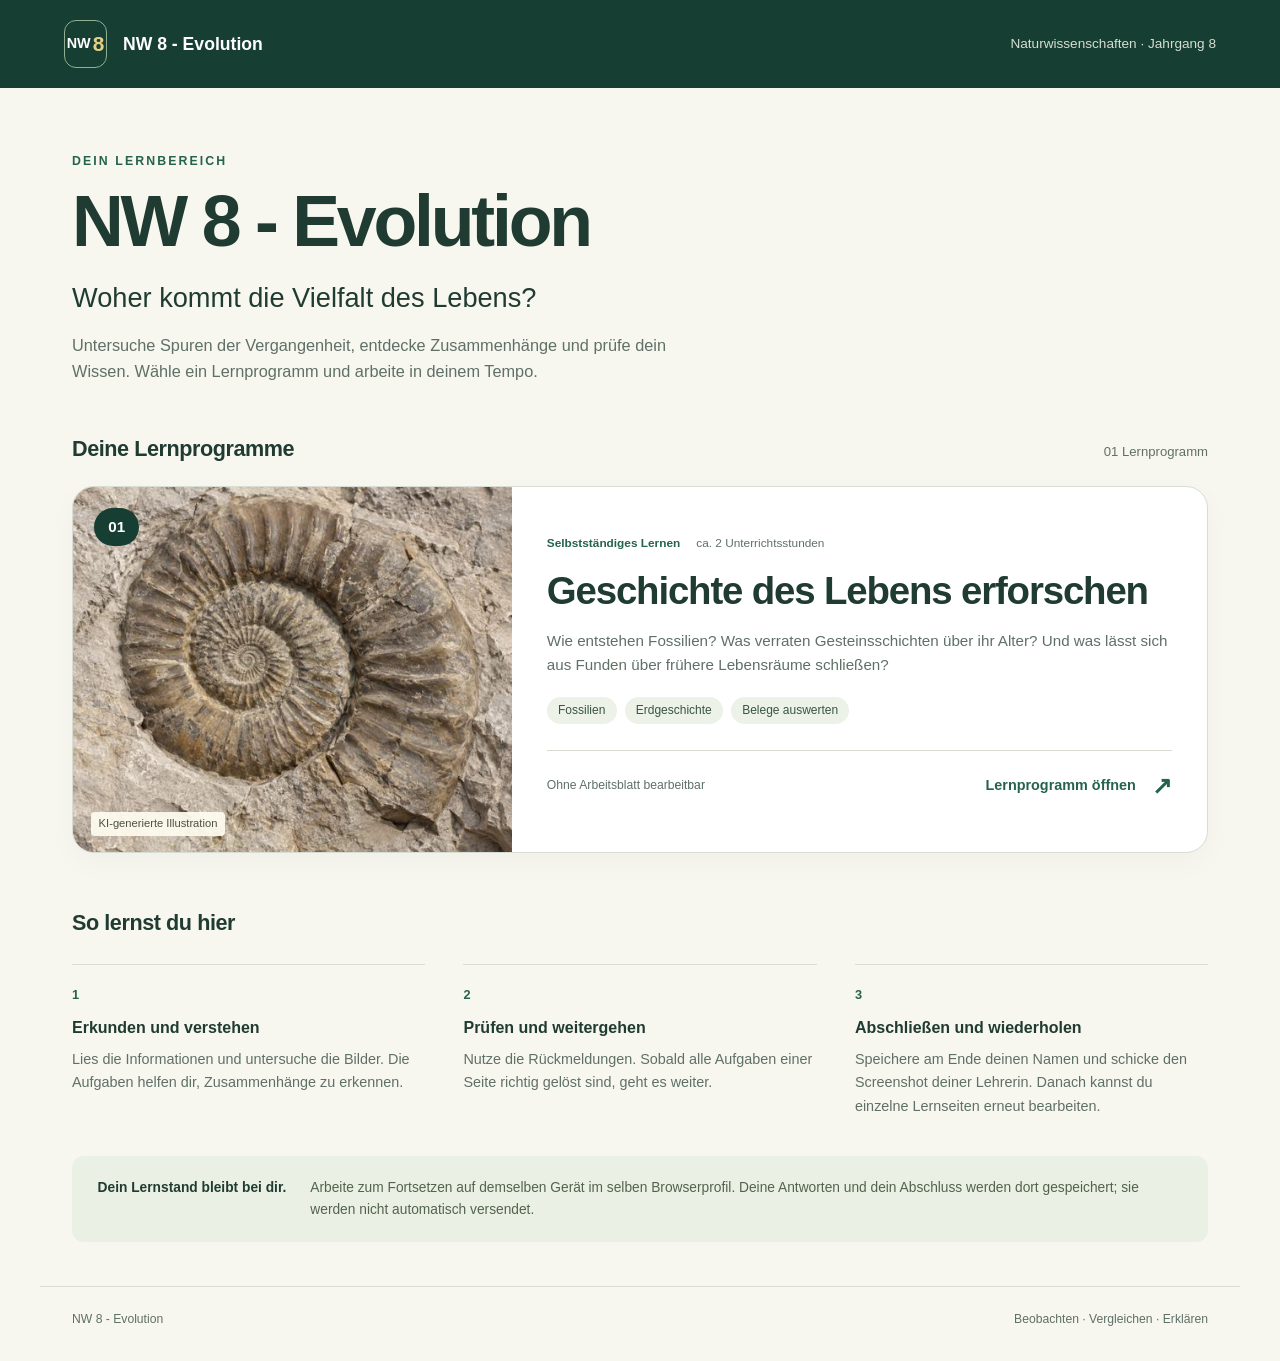
==== index.html @ 953aa9ce "Publish NW 8 Evolution learning hub with first module" ====
<!doctype html>
<html lang="de">
<head>
  <meta charset="utf-8">
  <meta name="viewport" content="width=device-width,initial-scale=1">
  <meta name="description" content="Selbstständig lernen in Naturwissenschaften 8: Fossilien untersuchen und die Geschichte des Lebens erforschen.">
  <meta name="theme-color" content="#163e32">
  <title>NW 8 - Evolution</title>
  <link rel="stylesheet" href="styles.css">
  <script src="hub.js" defer></script>
</head>
<body>
  <a class="skip" href="#main">Zum Inhalt</a>
  <header class="topbar"><a class="brand" href="./" aria-label="NW 8 - Evolution Startseite"><span class="brand-mark">NW<span>8</span></span><span>NW 8 - Evolution</span></a><span class="course-label">Naturwissenschaften · Jahrgang 8</span></header>
  <main id="main">
    <section class="intro" aria-labelledby="title"><p class="eyebrow">Dein Lernbereich</p><h1>NW 8 - Evolution</h1><p class="lead">Woher kommt die Vielfalt des Lebens?</p><p class="intro-text">Untersuche Spuren der Vergangenheit, entdecke Zusammenhänge und prüfe dein Wissen. Wähle ein Lernprogramm und arbeite in deinem Tempo.</p></section>
    <section class="programs" aria-labelledby="programs-title"><div class="section-heading"><h2 id="programs-title">Deine Lernprogramme</h2><span>01 Lernprogramm</span></div>
      <a class="program-card" href="lernprogramme/geschichte-des-lebens/index.html" aria-labelledby="chapter-title" aria-describedby="chapter-description">
        <div class="card-image"><img src="lernprogramme/geschichte-des-lebens/assets/ammonit.jpg" alt="Illustration eines Ammonitenfossils mit spiralförmiger Schale"><span class="chapter-number">01</span><span class="image-note">KI-generierte Illustration</span></div>
        <div class="card-content"><div class="card-meta"><span>Selbstständiges Lernen</span><span>ca. 2 Unterrichtsstunden</span></div><h3 id="chapter-title">Geschichte des Lebens erforschen</h3><p id="chapter-description">Wie entstehen Fossilien? Was verraten Gesteinsschichten über ihr Alter? Und was lässt sich aus Funden über frühere Lebensräume schließen?</p><ul class="topics" aria-label="Themen"><li>Fossilien</li><li>Erdgeschichte</li><li>Belege auswerten</li></ul><div class="card-bottom"><span id="chapter-state" class="chapter-state">Ohne Arbeitsblatt bearbeitbar</span><span class="open-label"><span id="open-text">Lernprogramm öffnen</span><span aria-hidden="true">↗</span></span></div></div>
      </a>
    </section>
    <section class="howto" aria-labelledby="howto-title"><h2 id="howto-title">So lernst du hier</h2><div class="steps"><article><span class="step-number">1</span><h3>Erkunden und verstehen</h3><p>Lies die Informationen und untersuche die Bilder. Die Aufgaben helfen dir, Zusammenhänge zu erkennen.</p></article><article><span class="step-number">2</span><h3>Prüfen und weitergehen</h3><p>Nutze die Rückmeldungen. Sobald alle Aufgaben einer Seite richtig gelöst sind, geht es weiter.</p></article><article><span class="step-number">3</span><h3>Abschließen und wiederholen</h3><p>Speichere am Ende deinen Namen und schicke den Screenshot deiner Lehrerin. Danach kannst du einzelne Lernseiten erneut bearbeiten.</p></article></div></section>
    <aside class="device-note"><strong>Dein Lernstand bleibt bei dir.</strong><p>Arbeite zum Fortsetzen auf demselben Gerät im selben Browserprofil. Deine Antworten und dein Abschluss werden dort gespeichert; sie werden nicht automatisch versendet.</p></aside>
  </main>
  <footer><span>NW 8 - Evolution</span><span>Beobachten · Vergleichen · Erklären</span></footer>
</body>
</html>
---- styles.css ----
:root{color-scheme:light;--forest:#163e32;--green:#25634d;--ink:#203c32;--muted:#5f7067;--line:#d7ddd2;--cream:#f7f6ef;font-family:"Segoe UI",Arial,sans-serif;color:var(--ink);background:var(--cream)}*{box-sizing:border-box}body{margin:0;line-height:1.6}a{color:inherit}.skip{position:absolute;left:-9999px}.skip:focus{left:1rem;top:1rem;background:white;padding:1rem;z-index:10}.topbar{min-height:88px;display:flex;align-items:center;justify-content:space-between;gap:1.5rem;padding:1rem max(5vw,calc((100vw - 1200px)/2));background:var(--forest);color:#fff}.brand{display:flex;align-items:center;gap:1rem;text-decoration:none;font-weight:700;font-size:1.1rem}.brand-mark{width:43px;height:48px;display:flex;align-items:center;justify-content:center;gap:2px;border:1px solid #91af91;border-radius:12px;font-size:.9rem}.brand-mark span{color:#e5cf87;font-size:1.3rem}.course-label{font-size:.85rem;color:#d5dfd1}main{max-width:1200px;margin:auto;padding:0 2rem}.intro{padding:4rem 0 3rem;max-width:790px}.eyebrow{text-transform:uppercase;letter-spacing:.17em;font-size:.77rem;font-weight:700;color:var(--green);margin:0 0 .7rem}h1{font-size:clamp(2.5rem,5.6vw,4.8rem);letter-spacing:-.045em;line-height:1.06;margin:0 0 1.1rem;font-weight:750}.lead{font-size:clamp(1.2rem,2.4vw,1.7rem);margin:0 0 .75rem}.intro-text{color:var(--muted);max-width:650px;font-size:1.02rem;margin:0}.section-heading{display:flex;align-items:baseline;justify-content:space-between;gap:1rem;margin-bottom:1.2rem}h2{font-size:1.35rem;letter-spacing:-.02em;margin:0}.section-heading>span{font-size:.82rem;color:var(--muted)}.program-card{display:grid;grid-template-columns:minmax(240px,.82fr) minmax(0,1.3fr);text-decoration:none;background:white;border:1px solid var(--line);border-radius:22px;overflow:hidden;box-shadow:0 10px 30px #163e3208;transition:transform .18s,box-shadow .18s}.program-card:hover{transform:translateY(-3px);box-shadow:0 16px 36px #163e3214}.program-card:focus-visible,a:focus-visible{outline:3px solid #a37013;outline-offset:5px}.card-image{position:relative;min-height:365px;background:#dfd7bc}.card-image img{display:block;width:100%;height:100%;object-fit:cover;position:absolute}.chapter-number{position:absolute;left:1.3rem;top:1.3rem;background:var(--forest);color:#fff;font-size:.95rem;padding:.45rem .9rem;border-radius:50px;font-weight:700}.image-note{position:absolute;left:1.1rem;bottom:1rem;font-size:.7rem;padding:.2rem .5rem;background:#fffdf1e8;color:#4d4f43;border-radius:4px}.card-content{padding:2rem 2.2rem;display:flex;flex-direction:column;justify-content:center}.card-meta{display:flex;flex-wrap:wrap;gap:.4rem 1rem;font-size:.74rem;color:var(--muted)}.card-meta span:first-child{color:var(--green);font-weight:700}.card-content h3{font-size:clamp(1.7rem,3vw,2.4rem);line-height:1.15;letter-spacing:-.03em;margin:1rem 0}.card-content p{color:var(--muted);margin:0;font-size:.95rem}.topics{padding:0;list-style:none;display:flex;flex-wrap:wrap;gap:.5rem;margin:1.2rem 0 1.6rem}.topics li{border-radius:30px;background:#edf2e8;padding:.25rem .7rem;font-size:.75rem;color:#38563e}.card-bottom{border-top:1px solid var(--line);padding-top:1rem;display:flex;flex-wrap:wrap;align-items:center;justify-content:space-between;gap:1rem}.chapter-state{font-size:.76rem;color:var(--muted)}.open-label{display:flex;align-items:center;gap:1rem;color:var(--green);font-size:.9rem;font-weight:700}.open-label>span:last-child{font-size:1.5rem}.howto{padding:3.3rem 0 2.4rem}.steps{display:grid;grid-template-columns:repeat(3,minmax(0,1fr));gap:2.4rem;margin-top:1.5rem}.steps article{border-top:1px solid var(--line);padding-top:1rem}.step-number{font-size:.8rem;font-weight:700;color:var(--green)}.steps h3{font-size:1rem;margin:.5rem 0}.steps p{font-size:.9rem;color:var(--muted);margin:0}.device-note{display:flex;align-items:baseline;gap:1.5rem;padding:1.3rem 1.6rem;background:#eaf0e3;border-radius:12px;font-size:.86rem}.device-note strong{white-space:nowrap}.device-note p{margin:0;color:#53634e}footer{max-width:1200px;margin:2.8rem auto 0;padding:1.4rem 2rem 2rem;display:flex;justify-content:space-between;gap:1rem;color:var(--muted);font-size:.76rem;border-top:1px solid var(--line)}@media(max-width:760px){.topbar{padding:1rem 1.3rem}.course-label{display:none}main{padding:0 1.3rem}.intro{padding:2.6rem 0 2.3rem}.program-card{grid-template-columns:1fr}.card-image{min-height:240px}.card-image img{object-position:center 44%}.card-content{padding:1.5rem}.steps{grid-template-columns:1fr;gap:1.3rem}.device-note{display:block}.device-note strong{white-space:normal;display:block;margin-bottom:.5rem}.howto{padding-top:2.3rem}footer{padding:1.2rem 1.3rem;flex-wrap:wrap}.section-heading>span{white-space:nowrap}}@media(prefers-reduced-motion:reduce){.program-card{transition:none}.program-card:hover{transform:none}}
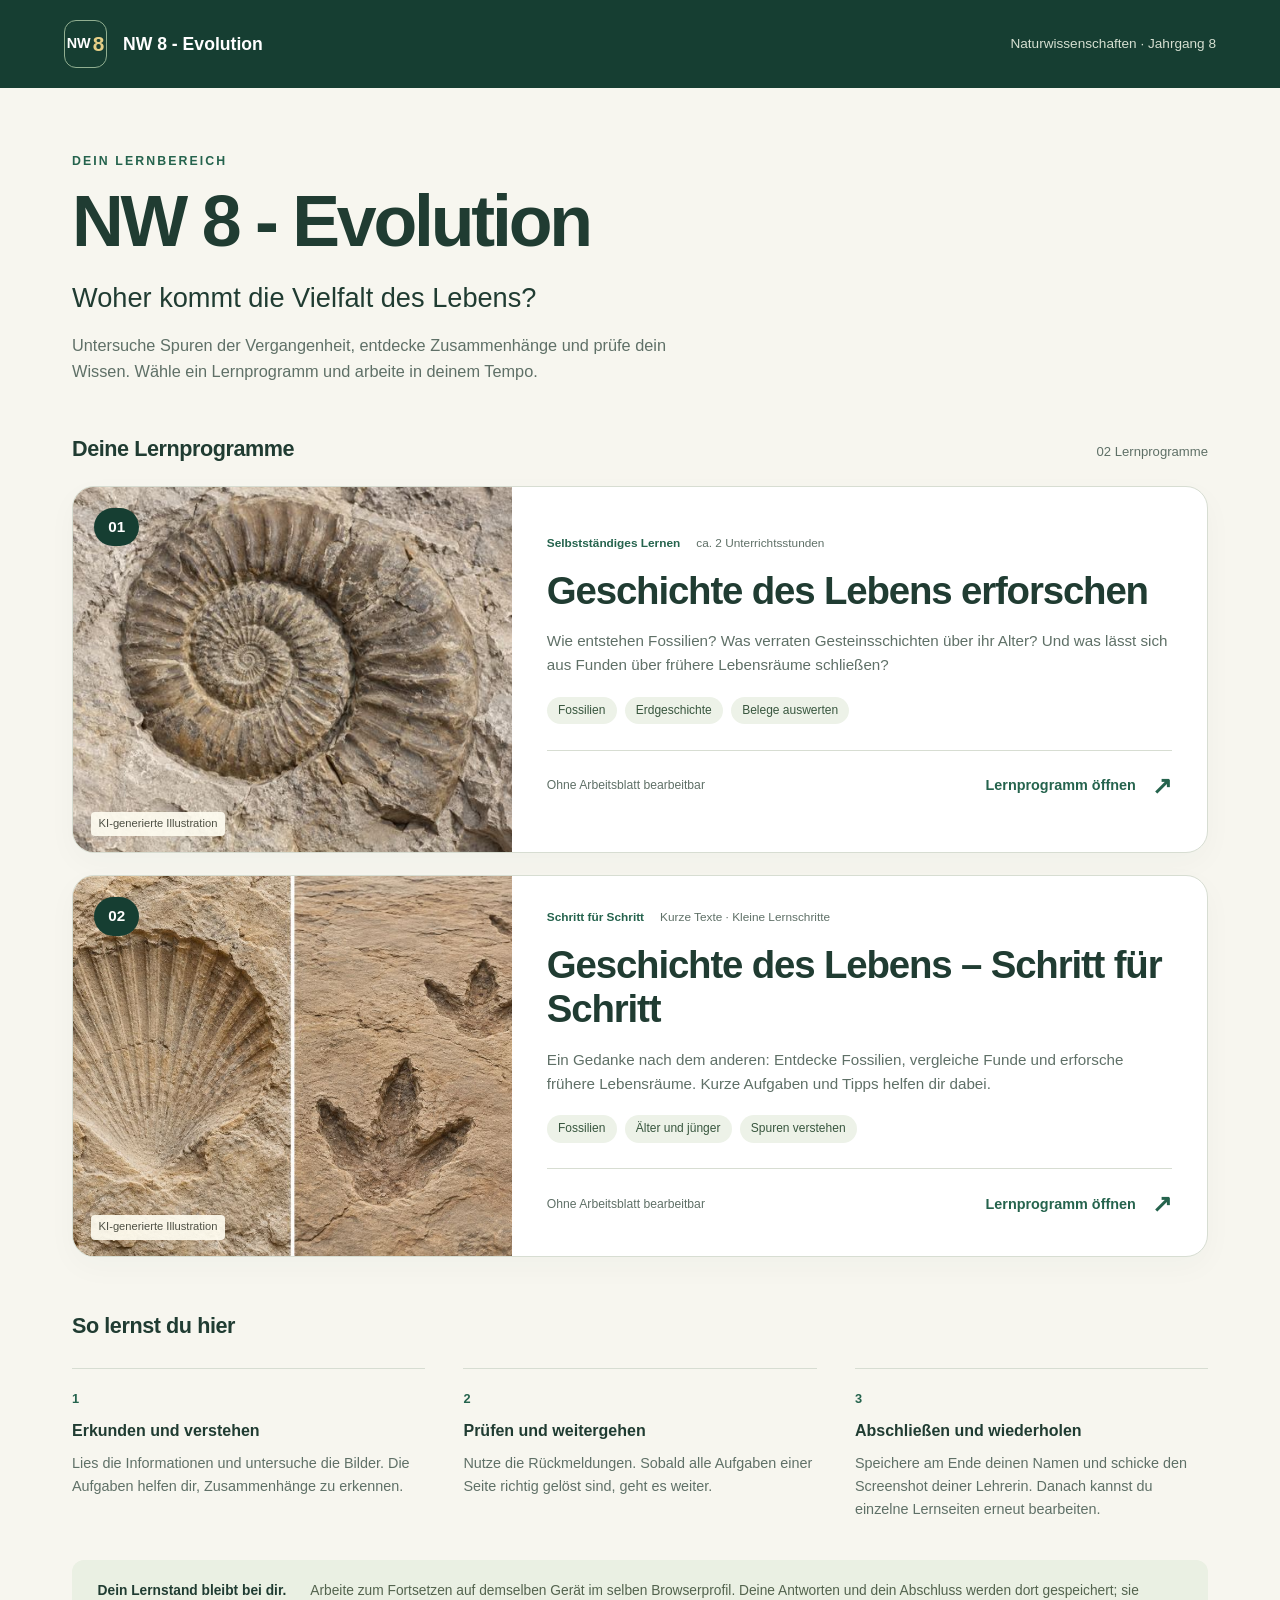
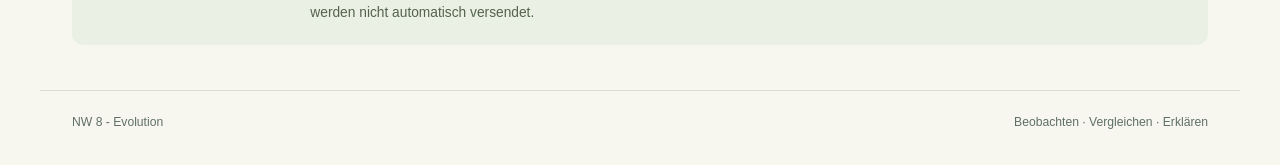
==== commit 476ea76c: "Add separate step-by-step evolution learning module" ====
--- a/index.html
+++ b/index.html
@@ -6,18 +6,23 @@
   <meta name="description" content="Selbstständig lernen in Naturwissenschaften 8: Fossilien untersuchen und die Geschichte des Lebens erforschen.">
   <meta name="theme-color" content="#163e32">
   <title>NW 8 - Evolution</title>
-  <link rel="stylesheet" href="styles.css">
-  <script src="hub.js" defer></script>
+  <link rel="stylesheet" href="styles.css?v=schritte-1">
+  <script src="hub.js?v=schritte-1" defer></script>
 </head>
 <body>
   <a class="skip" href="#main">Zum Inhalt</a>
   <header class="topbar"><a class="brand" href="./" aria-label="NW 8 - Evolution Startseite"><span class="brand-mark">NW<span>8</span></span><span>NW 8 - Evolution</span></a><span class="course-label">Naturwissenschaften · Jahrgang 8</span></header>
   <main id="main">
     <section class="intro" aria-labelledby="title"><p class="eyebrow">Dein Lernbereich</p><h1>NW 8 - Evolution</h1><p class="lead">Woher kommt die Vielfalt des Lebens?</p><p class="intro-text">Untersuche Spuren der Vergangenheit, entdecke Zusammenhänge und prüfe dein Wissen. Wähle ein Lernprogramm und arbeite in deinem Tempo.</p></section>
-    <section class="programs" aria-labelledby="programs-title"><div class="section-heading"><h2 id="programs-title">Deine Lernprogramme</h2><span>01 Lernprogramm</span></div>
+    <section class="programs" aria-labelledby="programs-title"><div class="section-heading"><h2 id="programs-title">Deine Lernprogramme</h2><span>02 Lernprogramme</span></div>
       <a class="program-card" href="lernprogramme/geschichte-des-lebens/index.html" aria-labelledby="chapter-title" aria-describedby="chapter-description">
         <div class="card-image"><img src="lernprogramme/geschichte-des-lebens/assets/ammonit.jpg" alt="Illustration eines Ammonitenfossils mit spiralförmiger Schale"><span class="chapter-number">01</span><span class="image-note">KI-generierte Illustration</span></div>
         <div class="card-content"><div class="card-meta"><span>Selbstständiges Lernen</span><span>ca. 2 Unterrichtsstunden</span></div><h3 id="chapter-title">Geschichte des Lebens erforschen</h3><p id="chapter-description">Wie entstehen Fossilien? Was verraten Gesteinsschichten über ihr Alter? Und was lässt sich aus Funden über frühere Lebensräume schließen?</p><ul class="topics" aria-label="Themen"><li>Fossilien</li><li>Erdgeschichte</li><li>Belege auswerten</li></ul><div class="card-bottom"><span id="chapter-state" class="chapter-state">Ohne Arbeitsblatt bearbeitbar</span><span class="open-label"><span id="open-text">Lernprogramm öffnen</span><span aria-hidden="true">↗</span></span></div></div>
+      </a>
+
+      <a class="program-card" href="lernprogramme/geschichte-des-lebens-schrittweise/index.html" aria-labelledby="step-title" aria-describedby="step-description">
+        <div class="card-image"><img src="lernprogramme/geschichte-des-lebens-schrittweise/assets/koerper-und-spur.jpg" alt="Schalenabdruck und fossile Fußspuren"><span class="chapter-number">02</span><span class="image-note">KI-generierte Illustration</span></div>
+        <div class="card-content"><div class="card-meta"><span>Schritt für Schritt</span><span>Kurze Texte · Kleine Lernschritte</span></div><h3 id="step-title">Geschichte des Lebens – Schritt für Schritt</h3><p id="step-description">Ein Gedanke nach dem anderen: Entdecke Fossilien, vergleiche Funde und erforsche frühere Lebensräume. Kurze Aufgaben und Tipps helfen dir dabei.</p><ul class="topics"><li>Fossilien</li><li>Älter und jünger</li><li>Spuren verstehen</li></ul><div class="card-bottom"><span id="step-state" class="chapter-state">Ohne Arbeitsblatt bearbeitbar</span><span class="open-label"><span id="step-open">Lernprogramm öffnen</span><span aria-hidden="true">↗</span></span></div></div>
       </a>
     </section>
     <section class="howto" aria-labelledby="howto-title"><h2 id="howto-title">So lernst du hier</h2><div class="steps"><article><span class="step-number">1</span><h3>Erkunden und verstehen</h3><p>Lies die Informationen und untersuche die Bilder. Die Aufgaben helfen dir, Zusammenhänge zu erkennen.</p></article><article><span class="step-number">2</span><h3>Prüfen und weitergehen</h3><p>Nutze die Rückmeldungen. Sobald alle Aufgaben einer Seite richtig gelöst sind, geht es weiter.</p></article><article><span class="step-number">3</span><h3>Abschließen und wiederholen</h3><p>Speichere am Ende deinen Namen und schicke den Screenshot deiner Lehrerin. Danach kannst du einzelne Lernseiten erneut bearbeiten.</p></article></div></section>
--- a/styles.css
+++ b/styles.css
@@ -1 +1,3 @@
 :root{color-scheme:light;--forest:#163e32;--green:#25634d;--ink:#203c32;--muted:#5f7067;--line:#d7ddd2;--cream:#f7f6ef;font-family:"Segoe UI",Arial,sans-serif;color:var(--ink);background:var(--cream)}*{box-sizing:border-box}body{margin:0;line-height:1.6}a{color:inherit}.skip{position:absolute;left:-9999px}.skip:focus{left:1rem;top:1rem;background:white;padding:1rem;z-index:10}.topbar{min-height:88px;display:flex;align-items:center;justify-content:space-between;gap:1.5rem;padding:1rem max(5vw,calc((100vw - 1200px)/2));background:var(--forest);color:#fff}.brand{display:flex;align-items:center;gap:1rem;text-decoration:none;font-weight:700;font-size:1.1rem}.brand-mark{width:43px;height:48px;display:flex;align-items:center;justify-content:center;gap:2px;border:1px solid #91af91;border-radius:12px;font-size:.9rem}.brand-mark span{color:#e5cf87;font-size:1.3rem}.course-label{font-size:.85rem;color:#d5dfd1}main{max-width:1200px;margin:auto;padding:0 2rem}.intro{padding:4rem 0 3rem;max-width:790px}.eyebrow{text-transform:uppercase;letter-spacing:.17em;font-size:.77rem;font-weight:700;color:var(--green);margin:0 0 .7rem}h1{font-size:clamp(2.5rem,5.6vw,4.8rem);letter-spacing:-.045em;line-height:1.06;margin:0 0 1.1rem;font-weight:750}.lead{font-size:clamp(1.2rem,2.4vw,1.7rem);margin:0 0 .75rem}.intro-text{color:var(--muted);max-width:650px;font-size:1.02rem;margin:0}.section-heading{display:flex;align-items:baseline;justify-content:space-between;gap:1rem;margin-bottom:1.2rem}h2{font-size:1.35rem;letter-spacing:-.02em;margin:0}.section-heading>span{font-size:.82rem;color:var(--muted)}.program-card{display:grid;grid-template-columns:minmax(240px,.82fr) minmax(0,1.3fr);text-decoration:none;background:white;border:1px solid var(--line);border-radius:22px;overflow:hidden;box-shadow:0 10px 30px #163e3208;transition:transform .18s,box-shadow .18s}.program-card:hover{transform:translateY(-3px);box-shadow:0 16px 36px #163e3214}.program-card:focus-visible,a:focus-visible{outline:3px solid #a37013;outline-offset:5px}.card-image{position:relative;min-height:365px;background:#dfd7bc}.card-image img{display:block;width:100%;height:100%;object-fit:cover;position:absolute}.chapter-number{position:absolute;left:1.3rem;top:1.3rem;background:var(--forest);color:#fff;font-size:.95rem;padding:.45rem .9rem;border-radius:50px;font-weight:700}.image-note{position:absolute;left:1.1rem;bottom:1rem;font-size:.7rem;padding:.2rem .5rem;background:#fffdf1e8;color:#4d4f43;border-radius:4px}.card-content{padding:2rem 2.2rem;display:flex;flex-direction:column;justify-content:center}.card-meta{display:flex;flex-wrap:wrap;gap:.4rem 1rem;font-size:.74rem;color:var(--muted)}.card-meta span:first-child{color:var(--green);font-weight:700}.card-content h3{font-size:clamp(1.7rem,3vw,2.4rem);line-height:1.15;letter-spacing:-.03em;margin:1rem 0}.card-content p{color:var(--muted);margin:0;font-size:.95rem}.topics{padding:0;list-style:none;display:flex;flex-wrap:wrap;gap:.5rem;margin:1.2rem 0 1.6rem}.topics li{border-radius:30px;background:#edf2e8;padding:.25rem .7rem;font-size:.75rem;color:#38563e}.card-bottom{border-top:1px solid var(--line);padding-top:1rem;display:flex;flex-wrap:wrap;align-items:center;justify-content:space-between;gap:1rem}.chapter-state{font-size:.76rem;color:var(--muted)}.open-label{display:flex;align-items:center;gap:1rem;color:var(--green);font-size:.9rem;font-weight:700}.open-label>span:last-child{font-size:1.5rem}.howto{padding:3.3rem 0 2.4rem}.steps{display:grid;grid-template-columns:repeat(3,minmax(0,1fr));gap:2.4rem;margin-top:1.5rem}.steps article{border-top:1px solid var(--line);padding-top:1rem}.step-number{font-size:.8rem;font-weight:700;color:var(--green)}.steps h3{font-size:1rem;margin:.5rem 0}.steps p{font-size:.9rem;color:var(--muted);margin:0}.device-note{display:flex;align-items:baseline;gap:1.5rem;padding:1.3rem 1.6rem;background:#eaf0e3;border-radius:12px;font-size:.86rem}.device-note strong{white-space:nowrap}.device-note p{margin:0;color:#53634e}footer{max-width:1200px;margin:2.8rem auto 0;padding:1.4rem 2rem 2rem;display:flex;justify-content:space-between;gap:1rem;color:var(--muted);font-size:.76rem;border-top:1px solid var(--line)}@media(max-width:760px){.topbar{padding:1rem 1.3rem}.course-label{display:none}main{padding:0 1.3rem}.intro{padding:2.6rem 0 2.3rem}.program-card{grid-template-columns:1fr}.card-image{min-height:240px}.card-image img{object-position:center 44%}.card-content{padding:1.5rem}.steps{grid-template-columns:1fr;gap:1.3rem}.device-note{display:block}.device-note strong{white-space:normal;display:block;margin-bottom:.5rem}.howto{padding-top:2.3rem}footer{padding:1.2rem 1.3rem;flex-wrap:wrap}.section-heading>span{white-space:nowrap}}@media(prefers-reduced-motion:reduce){.program-card{transition:none}.program-card:hover{transform:none}}
+
+.program-card+.program-card{margin-top:1.4rem}
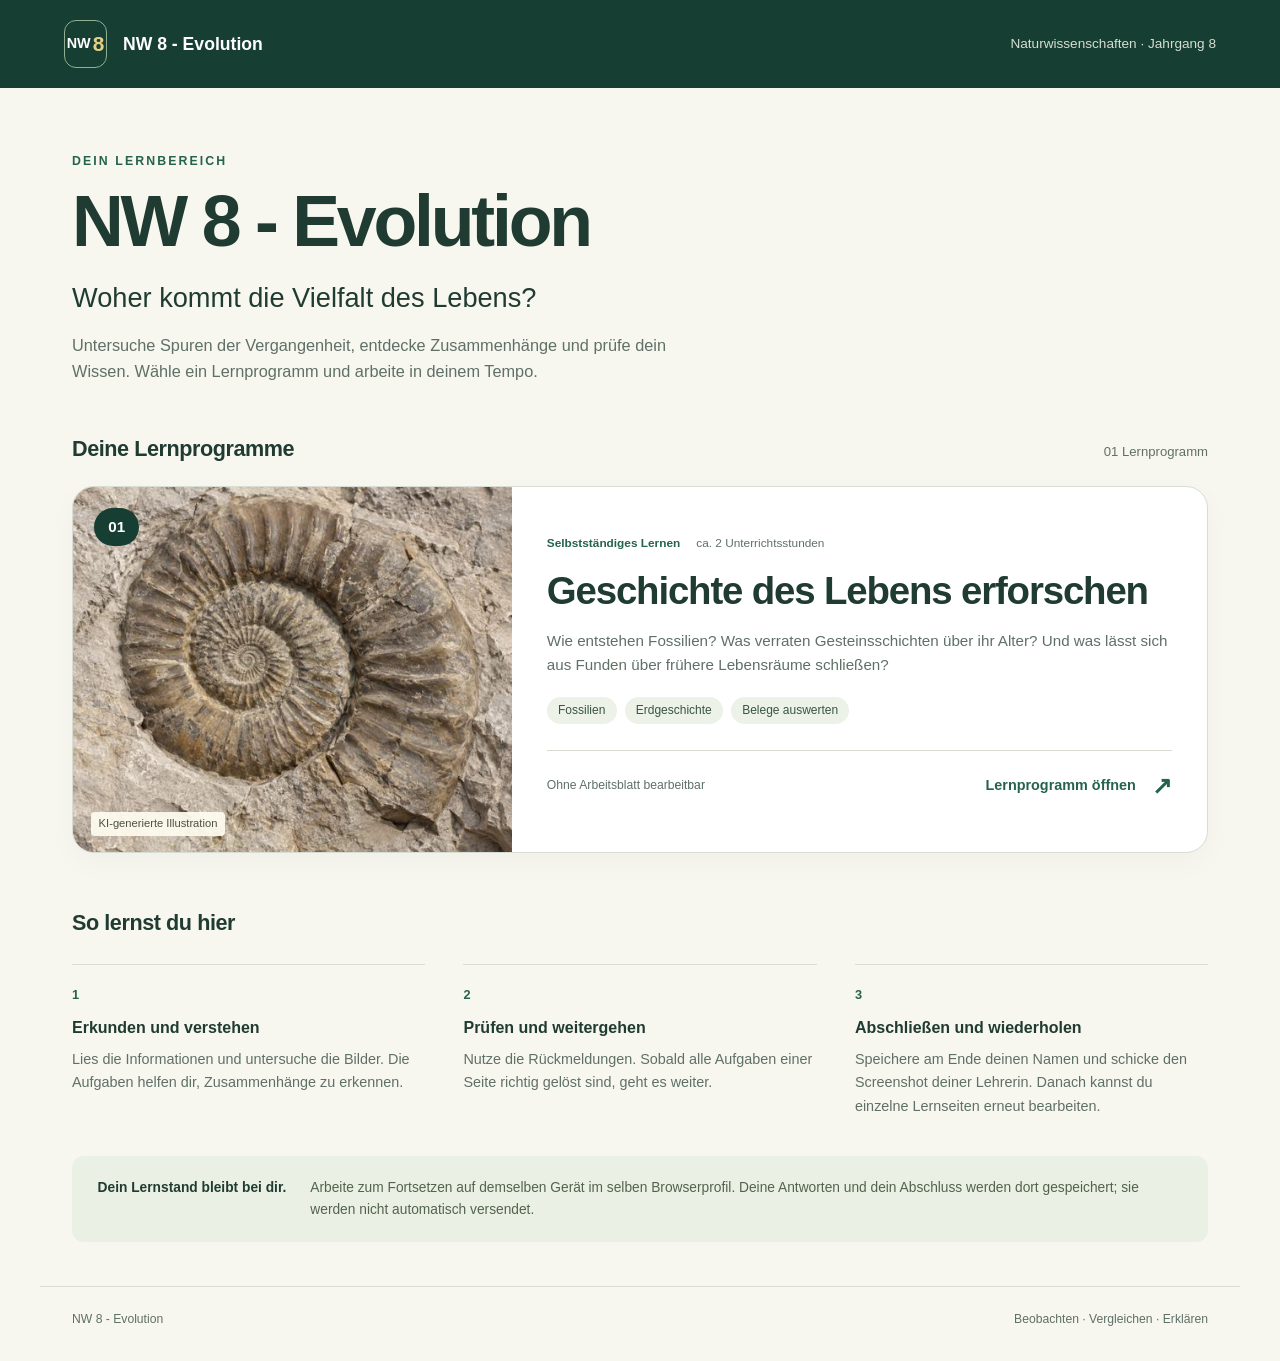
==== commit 7e680c06: "Remove relocated GU module from regular learning hub" ====
--- a/index.html
+++ b/index.html
@@ -6,23 +6,18 @@
   <meta name="description" content="Selbstständig lernen in Naturwissenschaften 8: Fossilien untersuchen und die Geschichte des Lebens erforschen.">
   <meta name="theme-color" content="#163e32">
   <title>NW 8 - Evolution</title>
-  <link rel="stylesheet" href="styles.css?v=schritte-1">
-  <script src="hub.js?v=schritte-1" defer></script>
+  <link rel="stylesheet" href="styles.css?v=regulaer-2">
+  <script src="hub.js?v=regulaer-2" defer></script>
 </head>
 <body>
   <a class="skip" href="#main">Zum Inhalt</a>
   <header class="topbar"><a class="brand" href="./" aria-label="NW 8 - Evolution Startseite"><span class="brand-mark">NW<span>8</span></span><span>NW 8 - Evolution</span></a><span class="course-label">Naturwissenschaften · Jahrgang 8</span></header>
   <main id="main">
     <section class="intro" aria-labelledby="title"><p class="eyebrow">Dein Lernbereich</p><h1>NW 8 - Evolution</h1><p class="lead">Woher kommt die Vielfalt des Lebens?</p><p class="intro-text">Untersuche Spuren der Vergangenheit, entdecke Zusammenhänge und prüfe dein Wissen. Wähle ein Lernprogramm und arbeite in deinem Tempo.</p></section>
-    <section class="programs" aria-labelledby="programs-title"><div class="section-heading"><h2 id="programs-title">Deine Lernprogramme</h2><span>02 Lernprogramme</span></div>
+    <section class="programs" aria-labelledby="programs-title"><div class="section-heading"><h2 id="programs-title">Deine Lernprogramme</h2><span>01 Lernprogramm</span></div>
       <a class="program-card" href="lernprogramme/geschichte-des-lebens/index.html" aria-labelledby="chapter-title" aria-describedby="chapter-description">
         <div class="card-image"><img src="lernprogramme/geschichte-des-lebens/assets/ammonit.jpg" alt="Illustration eines Ammonitenfossils mit spiralförmiger Schale"><span class="chapter-number">01</span><span class="image-note">KI-generierte Illustration</span></div>
         <div class="card-content"><div class="card-meta"><span>Selbstständiges Lernen</span><span>ca. 2 Unterrichtsstunden</span></div><h3 id="chapter-title">Geschichte des Lebens erforschen</h3><p id="chapter-description">Wie entstehen Fossilien? Was verraten Gesteinsschichten über ihr Alter? Und was lässt sich aus Funden über frühere Lebensräume schließen?</p><ul class="topics" aria-label="Themen"><li>Fossilien</li><li>Erdgeschichte</li><li>Belege auswerten</li></ul><div class="card-bottom"><span id="chapter-state" class="chapter-state">Ohne Arbeitsblatt bearbeitbar</span><span class="open-label"><span id="open-text">Lernprogramm öffnen</span><span aria-hidden="true">↗</span></span></div></div>
-      </a>
-
-      <a class="program-card" href="lernprogramme/geschichte-des-lebens-schrittweise/index.html" aria-labelledby="step-title" aria-describedby="step-description">
-        <div class="card-image"><img src="lernprogramme/geschichte-des-lebens-schrittweise/assets/koerper-und-spur.jpg" alt="Schalenabdruck und fossile Fußspuren"><span class="chapter-number">02</span><span class="image-note">KI-generierte Illustration</span></div>
-        <div class="card-content"><div class="card-meta"><span>Schritt für Schritt</span><span>Kurze Texte · Kleine Lernschritte</span></div><h3 id="step-title">Geschichte des Lebens – Schritt für Schritt</h3><p id="step-description">Ein Gedanke nach dem anderen: Entdecke Fossilien, vergleiche Funde und erforsche frühere Lebensräume. Kurze Aufgaben und Tipps helfen dir dabei.</p><ul class="topics"><li>Fossilien</li><li>Älter und jünger</li><li>Spuren verstehen</li></ul><div class="card-bottom"><span id="step-state" class="chapter-state">Ohne Arbeitsblatt bearbeitbar</span><span class="open-label"><span id="step-open">Lernprogramm öffnen</span><span aria-hidden="true">↗</span></span></div></div>
       </a>
     </section>
     <section class="howto" aria-labelledby="howto-title"><h2 id="howto-title">So lernst du hier</h2><div class="steps"><article><span class="step-number">1</span><h3>Erkunden und verstehen</h3><p>Lies die Informationen und untersuche die Bilder. Die Aufgaben helfen dir, Zusammenhänge zu erkennen.</p></article><article><span class="step-number">2</span><h3>Prüfen und weitergehen</h3><p>Nutze die Rückmeldungen. Sobald alle Aufgaben einer Seite richtig gelöst sind, geht es weiter.</p></article><article><span class="step-number">3</span><h3>Abschließen und wiederholen</h3><p>Speichere am Ende deinen Namen und schicke den Screenshot deiner Lehrerin. Danach kannst du einzelne Lernseiten erneut bearbeiten.</p></article></div></section>
--- a/styles.css
+++ b/styles.css
@@ -1,3 +1,3 @@
 :root{color-scheme:light;--forest:#163e32;--green:#25634d;--ink:#203c32;--muted:#5f7067;--line:#d7ddd2;--cream:#f7f6ef;font-family:"Segoe UI",Arial,sans-serif;color:var(--ink);background:var(--cream)}*{box-sizing:border-box}body{margin:0;line-height:1.6}a{color:inherit}.skip{position:absolute;left:-9999px}.skip:focus{left:1rem;top:1rem;background:white;padding:1rem;z-index:10}.topbar{min-height:88px;display:flex;align-items:center;justify-content:space-between;gap:1.5rem;padding:1rem max(5vw,calc((100vw - 1200px)/2));background:var(--forest);color:#fff}.brand{display:flex;align-items:center;gap:1rem;text-decoration:none;font-weight:700;font-size:1.1rem}.brand-mark{width:43px;height:48px;display:flex;align-items:center;justify-content:center;gap:2px;border:1px solid #91af91;border-radius:12px;font-size:.9rem}.brand-mark span{color:#e5cf87;font-size:1.3rem}.course-label{font-size:.85rem;color:#d5dfd1}main{max-width:1200px;margin:auto;padding:0 2rem}.intro{padding:4rem 0 3rem;max-width:790px}.eyebrow{text-transform:uppercase;letter-spacing:.17em;font-size:.77rem;font-weight:700;color:var(--green);margin:0 0 .7rem}h1{font-size:clamp(2.5rem,5.6vw,4.8rem);letter-spacing:-.045em;line-height:1.06;margin:0 0 1.1rem;font-weight:750}.lead{font-size:clamp(1.2rem,2.4vw,1.7rem);margin:0 0 .75rem}.intro-text{color:var(--muted);max-width:650px;font-size:1.02rem;margin:0}.section-heading{display:flex;align-items:baseline;justify-content:space-between;gap:1rem;margin-bottom:1.2rem}h2{font-size:1.35rem;letter-spacing:-.02em;margin:0}.section-heading>span{font-size:.82rem;color:var(--muted)}.program-card{display:grid;grid-template-columns:minmax(240px,.82fr) minmax(0,1.3fr);text-decoration:none;background:white;border:1px solid var(--line);border-radius:22px;overflow:hidden;box-shadow:0 10px 30px #163e3208;transition:transform .18s,box-shadow .18s}.program-card:hover{transform:translateY(-3px);box-shadow:0 16px 36px #163e3214}.program-card:focus-visible,a:focus-visible{outline:3px solid #a37013;outline-offset:5px}.card-image{position:relative;min-height:365px;background:#dfd7bc}.card-image img{display:block;width:100%;height:100%;object-fit:cover;position:absolute}.chapter-number{position:absolute;left:1.3rem;top:1.3rem;background:var(--forest);color:#fff;font-size:.95rem;padding:.45rem .9rem;border-radius:50px;font-weight:700}.image-note{position:absolute;left:1.1rem;bottom:1rem;font-size:.7rem;padding:.2rem .5rem;background:#fffdf1e8;color:#4d4f43;border-radius:4px}.card-content{padding:2rem 2.2rem;display:flex;flex-direction:column;justify-content:center}.card-meta{display:flex;flex-wrap:wrap;gap:.4rem 1rem;font-size:.74rem;color:var(--muted)}.card-meta span:first-child{color:var(--green);font-weight:700}.card-content h3{font-size:clamp(1.7rem,3vw,2.4rem);line-height:1.15;letter-spacing:-.03em;margin:1rem 0}.card-content p{color:var(--muted);margin:0;font-size:.95rem}.topics{padding:0;list-style:none;display:flex;flex-wrap:wrap;gap:.5rem;margin:1.2rem 0 1.6rem}.topics li{border-radius:30px;background:#edf2e8;padding:.25rem .7rem;font-size:.75rem;color:#38563e}.card-bottom{border-top:1px solid var(--line);padding-top:1rem;display:flex;flex-wrap:wrap;align-items:center;justify-content:space-between;gap:1rem}.chapter-state{font-size:.76rem;color:var(--muted)}.open-label{display:flex;align-items:center;gap:1rem;color:var(--green);font-size:.9rem;font-weight:700}.open-label>span:last-child{font-size:1.5rem}.howto{padding:3.3rem 0 2.4rem}.steps{display:grid;grid-template-columns:repeat(3,minmax(0,1fr));gap:2.4rem;margin-top:1.5rem}.steps article{border-top:1px solid var(--line);padding-top:1rem}.step-number{font-size:.8rem;font-weight:700;color:var(--green)}.steps h3{font-size:1rem;margin:.5rem 0}.steps p{font-size:.9rem;color:var(--muted);margin:0}.device-note{display:flex;align-items:baseline;gap:1.5rem;padding:1.3rem 1.6rem;background:#eaf0e3;border-radius:12px;font-size:.86rem}.device-note strong{white-space:nowrap}.device-note p{margin:0;color:#53634e}footer{max-width:1200px;margin:2.8rem auto 0;padding:1.4rem 2rem 2rem;display:flex;justify-content:space-between;gap:1rem;color:var(--muted);font-size:.76rem;border-top:1px solid var(--line)}@media(max-width:760px){.topbar{padding:1rem 1.3rem}.course-label{display:none}main{padding:0 1.3rem}.intro{padding:2.6rem 0 2.3rem}.program-card{grid-template-columns:1fr}.card-image{min-height:240px}.card-image img{object-position:center 44%}.card-content{padding:1.5rem}.steps{grid-template-columns:1fr;gap:1.3rem}.device-note{display:block}.device-note strong{white-space:normal;display:block;margin-bottom:.5rem}.howto{padding-top:2.3rem}footer{padding:1.2rem 1.3rem;flex-wrap:wrap}.section-heading>span{white-space:nowrap}}@media(prefers-reduced-motion:reduce){.program-card{transition:none}.program-card:hover{transform:none}}
 
-.program-card+.program-card{margin-top:1.4rem}
+
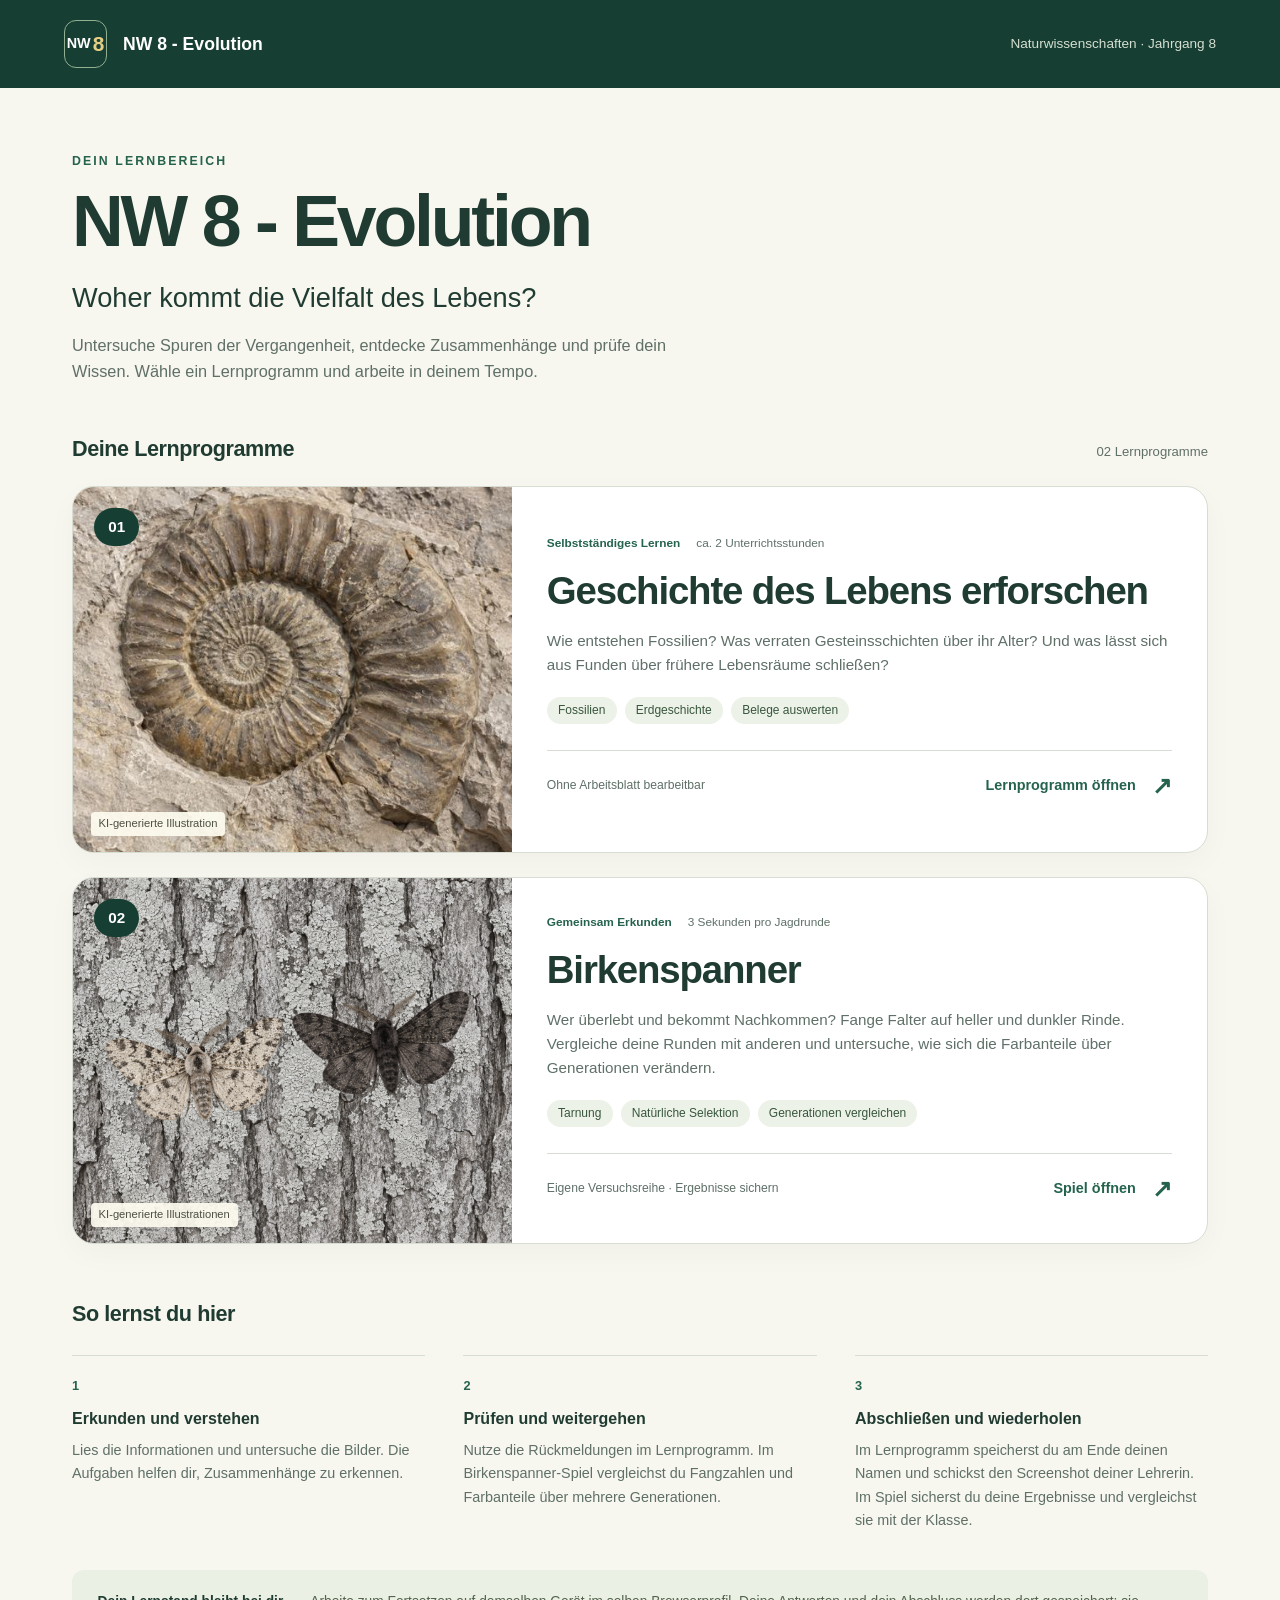
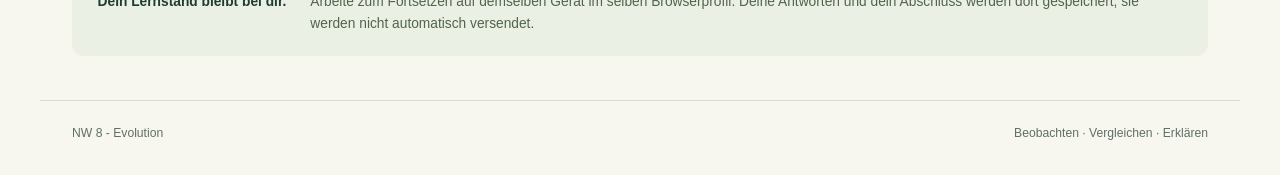
==== commit 00bb8d3c: "Add Birkenspanner game as second learning tile" ====
--- a/index.html
+++ b/index.html
@@ -3,10 +3,10 @@
 <head>
   <meta charset="utf-8">
   <meta name="viewport" content="width=device-width,initial-scale=1">
-  <meta name="description" content="Selbstständig lernen in Naturwissenschaften 8: Fossilien untersuchen und die Geschichte des Lebens erforschen.">
+  <meta name="description" content="Selbstständig lernen in Naturwissenschaften 8: Fossilien untersuchen, die Geschichte des Lebens erforschen und natürliche Selektion im Birkenspanner-Spiel erkunden.">
   <meta name="theme-color" content="#163e32">
   <title>NW 8 - Evolution</title>
-  <link rel="stylesheet" href="styles.css?v=regulaer-2">
+  <link rel="stylesheet" href="styles.css?v=birkenspanner-1">
   <script src="hub.js?v=regulaer-2" defer></script>
 </head>
 <body>
@@ -14,13 +14,17 @@
   <header class="topbar"><a class="brand" href="./" aria-label="NW 8 - Evolution Startseite"><span class="brand-mark">NW<span>8</span></span><span>NW 8 - Evolution</span></a><span class="course-label">Naturwissenschaften · Jahrgang 8</span></header>
   <main id="main">
     <section class="intro" aria-labelledby="title"><p class="eyebrow">Dein Lernbereich</p><h1>NW 8 - Evolution</h1><p class="lead">Woher kommt die Vielfalt des Lebens?</p><p class="intro-text">Untersuche Spuren der Vergangenheit, entdecke Zusammenhänge und prüfe dein Wissen. Wähle ein Lernprogramm und arbeite in deinem Tempo.</p></section>
-    <section class="programs" aria-labelledby="programs-title"><div class="section-heading"><h2 id="programs-title">Deine Lernprogramme</h2><span>01 Lernprogramm</span></div>
+    <section class="programs" aria-labelledby="programs-title"><div class="section-heading"><h2 id="programs-title">Deine Lernprogramme</h2><span>02 Lernprogramme</span></div>
       <a class="program-card" href="lernprogramme/geschichte-des-lebens/index.html" aria-labelledby="chapter-title" aria-describedby="chapter-description">
         <div class="card-image"><img src="lernprogramme/geschichte-des-lebens/assets/ammonit.jpg" alt="Illustration eines Ammonitenfossils mit spiralförmiger Schale"><span class="chapter-number">01</span><span class="image-note">KI-generierte Illustration</span></div>
         <div class="card-content"><div class="card-meta"><span>Selbstständiges Lernen</span><span>ca. 2 Unterrichtsstunden</span></div><h3 id="chapter-title">Geschichte des Lebens erforschen</h3><p id="chapter-description">Wie entstehen Fossilien? Was verraten Gesteinsschichten über ihr Alter? Und was lässt sich aus Funden über frühere Lebensräume schließen?</p><ul class="topics" aria-label="Themen"><li>Fossilien</li><li>Erdgeschichte</li><li>Belege auswerten</li></ul><div class="card-bottom"><span id="chapter-state" class="chapter-state">Ohne Arbeitsblatt bearbeitbar</span><span class="open-label"><span id="open-text">Lernprogramm öffnen</span><span aria-hidden="true">↗</span></span></div></div>
       </a>
+      <a class="program-card" href="lernprogramme/birkenspanner/index.html" aria-labelledby="birkenspanner-title" aria-describedby="birkenspanner-description">
+        <div class="card-image moth-card-image"><img src="lernprogramme/birkenspanner/assets/rinde.png" alt="Helle Baumrinde mit Flechten als Hintergrund für das Suchspiel"><img class="moth-preview" src="lernprogramme/birkenspanner/assets/falter.png" alt="Ein heller und ein dunkler Birkenspanner"><span class="chapter-number">02</span><span class="image-note">KI-generierte Illustrationen</span></div>
+        <div class="card-content"><div class="card-meta"><span>Gemeinsam Erkunden</span><span>3 Sekunden pro Jagdrunde</span></div><h3 id="birkenspanner-title">Birkenspanner</h3><p id="birkenspanner-description">Wer überlebt und bekommt Nachkommen? Fange Falter auf heller und dunkler Rinde. Vergleiche deine Runden mit anderen und untersuche, wie sich die Farbanteile über Generationen verändern.</p><ul class="topics" aria-label="Themen"><li>Tarnung</li><li>Natürliche Selektion</li><li>Generationen vergleichen</li></ul><div class="card-bottom"><span class="chapter-state">Eigene Versuchsreihe · Ergebnisse sichern</span><span class="open-label">Spiel öffnen <span aria-hidden="true">↗</span></span></div></div>
+      </a>
     </section>
-    <section class="howto" aria-labelledby="howto-title"><h2 id="howto-title">So lernst du hier</h2><div class="steps"><article><span class="step-number">1</span><h3>Erkunden und verstehen</h3><p>Lies die Informationen und untersuche die Bilder. Die Aufgaben helfen dir, Zusammenhänge zu erkennen.</p></article><article><span class="step-number">2</span><h3>Prüfen und weitergehen</h3><p>Nutze die Rückmeldungen. Sobald alle Aufgaben einer Seite richtig gelöst sind, geht es weiter.</p></article><article><span class="step-number">3</span><h3>Abschließen und wiederholen</h3><p>Speichere am Ende deinen Namen und schicke den Screenshot deiner Lehrerin. Danach kannst du einzelne Lernseiten erneut bearbeiten.</p></article></div></section>
+    <section class="howto" aria-labelledby="howto-title"><h2 id="howto-title">So lernst du hier</h2><div class="steps"><article><span class="step-number">1</span><h3>Erkunden und verstehen</h3><p>Lies die Informationen und untersuche die Bilder. Die Aufgaben helfen dir, Zusammenhänge zu erkennen.</p></article><article><span class="step-number">2</span><h3>Prüfen und weitergehen</h3><p>Nutze die Rückmeldungen im Lernprogramm. Im Birkenspanner-Spiel vergleichst du Fangzahlen und Farbanteile über mehrere Generationen.</p></article><article><span class="step-number">3</span><h3>Abschließen und wiederholen</h3><p>Im Lernprogramm speicherst du am Ende deinen Namen und schickst den Screenshot deiner Lehrerin. Im Spiel sicherst du deine Ergebnisse und vergleichst sie mit der Klasse.</p></article></div></section>
     <aside class="device-note"><strong>Dein Lernstand bleibt bei dir.</strong><p>Arbeite zum Fortsetzen auf demselben Gerät im selben Browserprofil. Deine Antworten und dein Abschluss werden dort gespeichert; sie werden nicht automatisch versendet.</p></aside>
   </main>
   <footer><span>NW 8 - Evolution</span><span>Beobachten · Vergleichen · Erklären</span></footer>
--- a/styles.css
+++ b/styles.css
@@ -1,3 +1,5 @@
 :root{color-scheme:light;--forest:#163e32;--green:#25634d;--ink:#203c32;--muted:#5f7067;--line:#d7ddd2;--cream:#f7f6ef;font-family:"Segoe UI",Arial,sans-serif;color:var(--ink);background:var(--cream)}*{box-sizing:border-box}body{margin:0;line-height:1.6}a{color:inherit}.skip{position:absolute;left:-9999px}.skip:focus{left:1rem;top:1rem;background:white;padding:1rem;z-index:10}.topbar{min-height:88px;display:flex;align-items:center;justify-content:space-between;gap:1.5rem;padding:1rem max(5vw,calc((100vw - 1200px)/2));background:var(--forest);color:#fff}.brand{display:flex;align-items:center;gap:1rem;text-decoration:none;font-weight:700;font-size:1.1rem}.brand-mark{width:43px;height:48px;display:flex;align-items:center;justify-content:center;gap:2px;border:1px solid #91af91;border-radius:12px;font-size:.9rem}.brand-mark span{color:#e5cf87;font-size:1.3rem}.course-label{font-size:.85rem;color:#d5dfd1}main{max-width:1200px;margin:auto;padding:0 2rem}.intro{padding:4rem 0 3rem;max-width:790px}.eyebrow{text-transform:uppercase;letter-spacing:.17em;font-size:.77rem;font-weight:700;color:var(--green);margin:0 0 .7rem}h1{font-size:clamp(2.5rem,5.6vw,4.8rem);letter-spacing:-.045em;line-height:1.06;margin:0 0 1.1rem;font-weight:750}.lead{font-size:clamp(1.2rem,2.4vw,1.7rem);margin:0 0 .75rem}.intro-text{color:var(--muted);max-width:650px;font-size:1.02rem;margin:0}.section-heading{display:flex;align-items:baseline;justify-content:space-between;gap:1rem;margin-bottom:1.2rem}h2{font-size:1.35rem;letter-spacing:-.02em;margin:0}.section-heading>span{font-size:.82rem;color:var(--muted)}.program-card{display:grid;grid-template-columns:minmax(240px,.82fr) minmax(0,1.3fr);text-decoration:none;background:white;border:1px solid var(--line);border-radius:22px;overflow:hidden;box-shadow:0 10px 30px #163e3208;transition:transform .18s,box-shadow .18s}.program-card:hover{transform:translateY(-3px);box-shadow:0 16px 36px #163e3214}.program-card:focus-visible,a:focus-visible{outline:3px solid #a37013;outline-offset:5px}.card-image{position:relative;min-height:365px;background:#dfd7bc}.card-image img{display:block;width:100%;height:100%;object-fit:cover;position:absolute}.chapter-number{position:absolute;left:1.3rem;top:1.3rem;background:var(--forest);color:#fff;font-size:.95rem;padding:.45rem .9rem;border-radius:50px;font-weight:700}.image-note{position:absolute;left:1.1rem;bottom:1rem;font-size:.7rem;padding:.2rem .5rem;background:#fffdf1e8;color:#4d4f43;border-radius:4px}.card-content{padding:2rem 2.2rem;display:flex;flex-direction:column;justify-content:center}.card-meta{display:flex;flex-wrap:wrap;gap:.4rem 1rem;font-size:.74rem;color:var(--muted)}.card-meta span:first-child{color:var(--green);font-weight:700}.card-content h3{font-size:clamp(1.7rem,3vw,2.4rem);line-height:1.15;letter-spacing:-.03em;margin:1rem 0}.card-content p{color:var(--muted);margin:0;font-size:.95rem}.topics{padding:0;list-style:none;display:flex;flex-wrap:wrap;gap:.5rem;margin:1.2rem 0 1.6rem}.topics li{border-radius:30px;background:#edf2e8;padding:.25rem .7rem;font-size:.75rem;color:#38563e}.card-bottom{border-top:1px solid var(--line);padding-top:1rem;display:flex;flex-wrap:wrap;align-items:center;justify-content:space-between;gap:1rem}.chapter-state{font-size:.76rem;color:var(--muted)}.open-label{display:flex;align-items:center;gap:1rem;color:var(--green);font-size:.9rem;font-weight:700}.open-label>span:last-child{font-size:1.5rem}.howto{padding:3.3rem 0 2.4rem}.steps{display:grid;grid-template-columns:repeat(3,minmax(0,1fr));gap:2.4rem;margin-top:1.5rem}.steps article{border-top:1px solid var(--line);padding-top:1rem}.step-number{font-size:.8rem;font-weight:700;color:var(--green)}.steps h3{font-size:1rem;margin:.5rem 0}.steps p{font-size:.9rem;color:var(--muted);margin:0}.device-note{display:flex;align-items:baseline;gap:1.5rem;padding:1.3rem 1.6rem;background:#eaf0e3;border-radius:12px;font-size:.86rem}.device-note strong{white-space:nowrap}.device-note p{margin:0;color:#53634e}footer{max-width:1200px;margin:2.8rem auto 0;padding:1.4rem 2rem 2rem;display:flex;justify-content:space-between;gap:1rem;color:var(--muted);font-size:.76rem;border-top:1px solid var(--line)}@media(max-width:760px){.topbar{padding:1rem 1.3rem}.course-label{display:none}main{padding:0 1.3rem}.intro{padding:2.6rem 0 2.3rem}.program-card{grid-template-columns:1fr}.card-image{min-height:240px}.card-image img{object-position:center 44%}.card-content{padding:1.5rem}.steps{grid-template-columns:1fr;gap:1.3rem}.device-note{display:block}.device-note strong{white-space:normal;display:block;margin-bottom:.5rem}.howto{padding-top:2.3rem}footer{padding:1.2rem 1.3rem;flex-wrap:wrap}.section-heading>span{white-space:nowrap}}@media(prefers-reduced-motion:reduce){.program-card{transition:none}.program-card:hover{transform:none}}
 
 
+
+.program-card+.program-card{margin-top:1.5rem}.moth-card-image{background:#a6aea0}.moth-card-image .moth-preview{inset:18% 7% auto;width:86%;height:64%;object-fit:contain;transform:rotate(-8deg)}
